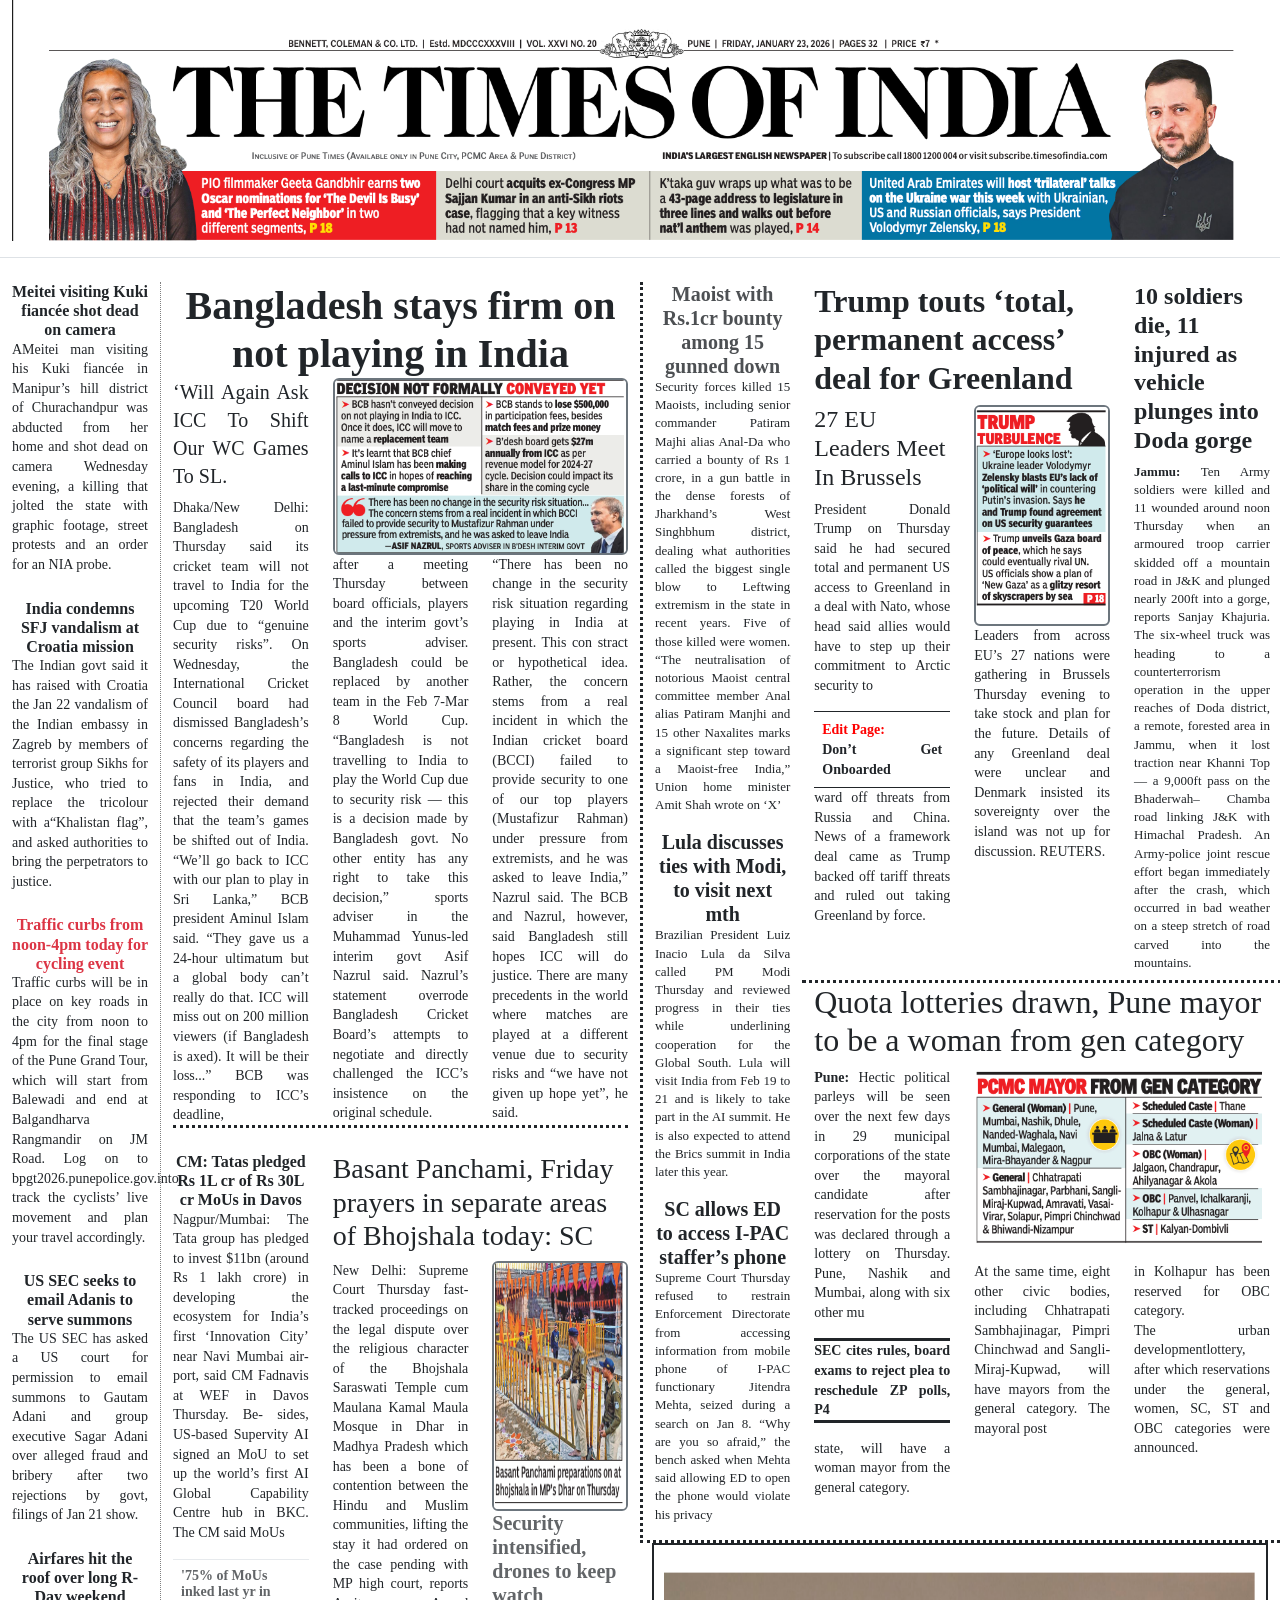
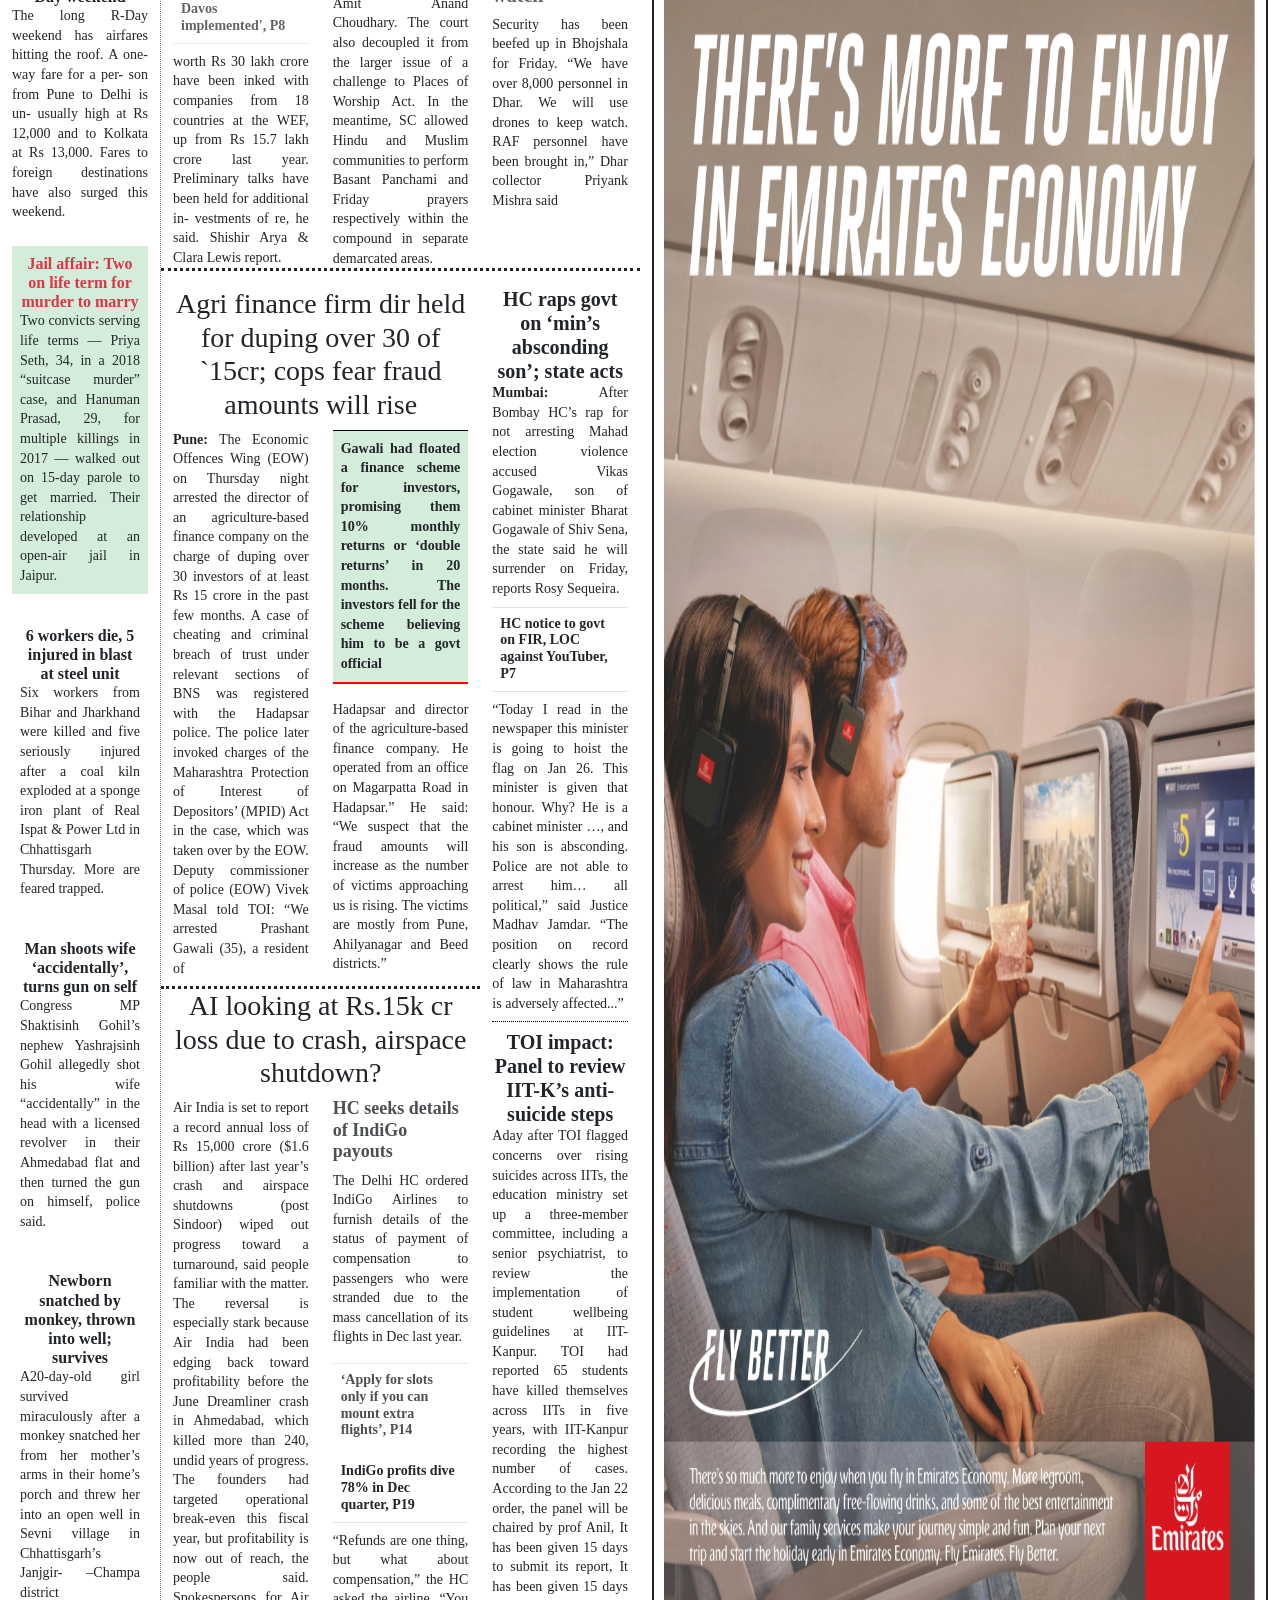
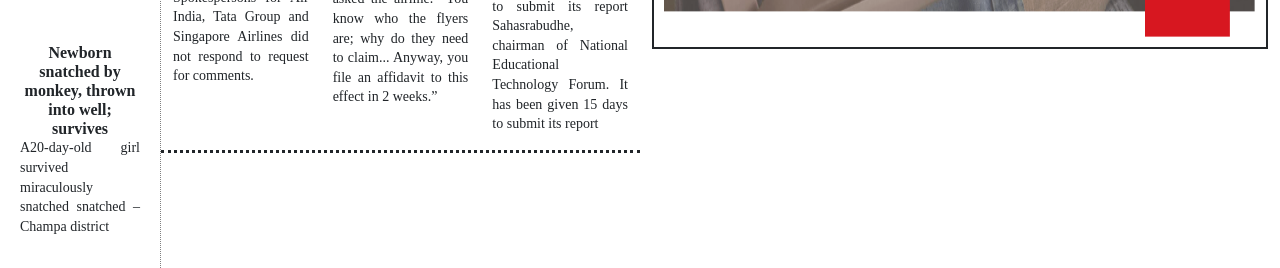
==== index.html @ 461e9e57 "added Times of india" ====
<!DOCTYPE html>
<html lang="en">

<head>
    <meta charset="UTF-8">
    <title>TOI Pune - Front Page</title>

    <!-- Bootstrap -->
    <link href="https://cdn.jsdelivr.net/npm/bootstrap@5.3.2/dist/css/bootstrap.min.css" rel="stylesheet">

    <!-- Custom CSS -->
    <link rel="stylesheet" href="/CSS/style.css">
</head>

<body>
    <main>
        <!-- ================= MASTHEAD ================= -->
        <section>
            <div class="container-fluid border-bottom pb-3 ">
                <img src="Resources/Images/toi.png" alt="TOI Logo" class="img-fluid">
            </div>
        </section>
        <!-- ================= MAIN CONTENT ================= -->
        <div class="container-fluid mt-4">

            <div class="row">

                <!-- ================= LEFT + CENTER NEWS ================= -->
                <div class="col-md-6 " style="border-right-style: 1px dotted;">
                    <div class="row"  style="border-right-style: 1px dotted black;">
                        <div class="col-md-3 ">
                            <!-- Lead Story 1 -->
                            <div class="mb-4">

                                <div class="card-body">
                                    <h5 class="card-title">Meitei visiting
                                        Kuki fiancée shot
                                        dead on camera</h5>
                                    <p class="card-text">AMeitei man visiting his Kuki fiancée in Manipur’s hill
                                        district of Churachandpur was abducted from her home and shot dead on camera
                                        Wednesday evening, a killing that jolted the state with graphic footage, street
                                        protests and an order for an NIA probe.</p>
                                </div>

                            </div>
                            <div class="mb-4">

                                <div class="card-body">
                                    <h5 class="card-title">India condemns
                                        SFJ vandalism at
                                        Croatia mission</h5>
                                    <p class="card-text">The Indian govt said it has
                                        raised with Croatia the
                                        Jan 22 vandalism of the Indian embassy in Zagreb by
                                        members of terrorist group
                                        Sikhs for Justice, who tried
                                        to replace the tricolour with
                                        a“Khalistan flag”, and asked
                                        authorities to bring the perpetrators to justice.</p>
                                </div>

                            </div>
                            <div class=" mb-4">

                                <div class="card-body">
                                    <h5 class="card-title text-danger">Traffic curbs from
                                        noon-4pm today
                                        for cycling event</h5>
                                    <p class="card-text">Traffic curbs will be in
                                        place on key roads in the
                                        city from noon to 4pm for the
                                        final stage of the Pune Grand
                                        Tour, which will start from Balewadi and end at Balgandharva Rangmandir on JM
                                        Road.
                                        Log on to bpgt2026.punepolice.gov.into track the cyclists’
                                        live movement and plan your
                                        travel accordingly.</p>
                                </div>

                            </div>
                            <div class=" mb-4">

                                <div class="card-body">
                                    <h5 class="card-title">US SEC seeks to
                                        email Adanis to
                                        serve summons</h5>
                                    <p class="card-text">The US SEC has asked a
                                        US court for permission
                                        to email summons to Gautam Adani and group executive Sagar Adani over alleged
                                        fraud and bribery after
                                        two rejections by govt, filings of Jan 21 show.</p>
                                </div>

                            </div>

                            <div class=" mb-4">

                                <div class="card-body">
                                    <h5 class="card-title">Airfares hit the
                                        roof over long
                                        R-Day weekend</h5>
                                    <p class="card-text">The long R-Day weekend
                                        has airfares hitting the
                                        roof. A one-way fare for a per-
                                        son from Pune to Delhi is un-
                                        usually high at Rs 12,000 and
                                        to Kolkata at Rs 13,000. Fares
                                        to foreign destinations have
                                        also surged this weekend.</p>
                                </div>

                            </div>

                            <div class=" mb-4">

                                <div class="card-body p-2" style="background-color: #d4edda;">
                                    <h5 class="card-title text-danger">Jail affair: Two
                                        on life term for
                                        murder to marry</h5>
                                    <p class="card-text">Two convicts serving life
                                        terms — Priya Seth, 34,
                                        in a 2018 “suitcase murder”
                                        case, and Hanuman Prasad,
                                        29, for multiple killings in
                                        2017 — walked out on 15-day
                                        parole to get married. Their
                                        relationship developed at an
                                        open-air jail in Jaipur.</p>
                                </div>

                            </div>

                            <div class=" mb-4">

                                <div class="card-body p-2">
                                    <h5 class="card-title">6 workers die, 5
                                        injured in blast
                                        at steel unit</h5>
                                    <p class="card-text">Six workers from Bihar
                                        and Jharkhand were killed and five seriously injured after a coal kiln exploded
                                        at a sponge iron plant
                                        of Real Ispat & Power Ltd in
                                        Chhattisgarh Thursday.
                                        More are feared trapped. </p>
                                </div>

                            </div>

                            <div class=" mb-4">

                                <div class="card-body p-2">
                                    <h5 class="card-title">Man shoots wife
                                        ‘accidentally’,
                                        turns gun on self</h5>
                                    <p class="card-text">Congress MP Shaktisinh
                                        Gohil’s nephew Yashrajsinh Gohil allegedly shot his
                                        wife “accidentally” in the head with a licensed revolver in
                                        their Ahmedabad flat and
                                        then turned the gun on himself, police said. </p>
                                </div>

                            </div>

                            <div class=" mb-4">

                                <div class="card-body p-2">
                                    <h5 class="card-title">Newborn snatched
                                        by monkey, thrown
                                        into well; survives</h5>
                                    <p class="card-text">A20-day-old girl survived
                                        miraculously after a monkey snatched her from her
                                        mother’s arms in their home’s porch and threw her into an open well in Sevni
                                        village in Chhattisgarh’s Janjgir-
                                        –Champa district </p>
                                </div>

                            </div>
                            <div class=" mb-4">

                                <div class="card-body p-2">
                                    <h5 class="card-title">Newborn snatched
                                        by monkey, thrown
                                        into well; survives</h5>
                                    <p class="card-text">A20-day-old girl survived
                                        miraculously snatched snatched
                                        –Champa district </p>
                                </div>

                            </div>



                        </div>
                        <div class="col-md-9" style="border-left: 1px dotted grey   ;">
                            <!-- Lead Story 1 -->
                            <div class=" mb-4">

                                <div class="card-body" style="border-bottom-style: dotted;">
                                    <h5 class="card-title text-Black bold fs-1">Bangladesh stays firm on not playing in
                                        India</h5>
                                    <div class="row">
                                        <div class="col-md-4">
                                            <h1 class="card-text fs-5">‘Will Again Ask ICC To Shift Our WC Games To SL.
                                            </h1>
                                            <p class="card-text">Dhaka/New Delhi: Bangladesh on Thursday said its
                                                cricket team will not travel to India
                                                for the upcoming T20 World
                                                Cup due to “genuine security
                                                risks”. On Wednesday, the International Cricket Council board had
                                                dismissed Bangladesh’s concerns regarding the
                                                safety of its players and fans in
                                                India, and rejected their demand that the team’s games be
                                                shifted out of India.
                                                “We’ll go back to ICC with
                                                our plan to play in Sri Lanka,”
                                                BCB president Aminul Islam said. “They gave us a 24-hour ultimatum but a
                                                global body can’t
                                                really do that. ICC will miss out
                                                on 200 million viewers (if Bangladesh is axed). It will be their
                                                loss...” BCB was responding to
                                                ICC’s deadline, </p>
                                        </div>
                                        <div class="col-md-8">
                                            <img class="img-fluid border border-2 border-secondary rounded-2"
                                                src="Resources/Images/toi1.png" alt="About Us Image" class="img-fluid">
                                            <div class="row">
                                                <div class="col-md-6">
                                                    <p class="card-text"> after a meeting
                                                        Thursday between board officials, players and the interim
                                                        govt’s sports adviser. Bangladesh could be replaced by another
                                                        team in the Feb 7-Mar 8
                                                        World Cup.
                                                        “Bangladesh is not travelling to India to play the World
                                                        Cup due to security risk — this
                                                        is a decision made by Bangladesh govt. No other entity has
                                                        any right to take this decision,”
                                                        sports adviser in the Muhammad Yunus-led interim govt
                                                        Asif Nazrul said.
                                                        Nazrul’s statement overrode Bangladesh Cricket Board’s
                                                        attempts to negotiate and directly challenged the ICC’s
                                                        insistence on the original schedule.</p>
                                                </div>
                                                <div class="col-md-6">
                                                    <p class="card-text">
                                                        “There has been no
                                                        change in the security risk situation regarding playing in
                                                        India at present. This con stract or hypothetical idea.
                                                        Rather, the concern stems
                                                        from a real incident in which
                                                        the Indian cricket board
                                                        (BCCI) failed to provide security to one of our top players
                                                        (Mustafizur Rahman) under
                                                        pressure from extremists, and
                                                        he was asked to leave India,”
                                                        Nazrul said. The BCB and Nazrul, however, said Bangladesh
                                                        still hopes ICC will do justice.
                                                        There are many precedents in
                                                        the world where matches are
                                                        played at a different venue due
                                                        to security risks and “we have
                                                        not given up hope yet”, he said.</p>
                                                </div>

                                            </div>
                                        </div>

                                    </div>
                                </div>

                            </div>

                           <div class="row" style="border-bottom-style: dotted; ">
                                <div class="col-md-4">
                                    <div>
                                         <div>
                                            <h5 class="card-title">CM: Tatas pledged Rs 1L cr of Rs 30L cr MoUs in Davos
                                            </h5>
                                            <p class="card-text">Nagpur/Mumbai: The Tata
                                                group has pledged to invest
                                                $11bn (around Rs 1 lakh crore)
                                                in developing the ecosystem
                                                for India’s first ‘Innovation
                                                City’ near Navi Mumbai air-
                                                port, said CM Fadnavis at
                                                WEF in Davos Thursday. Be-
                                                sides, US-based Supervity
                                                AI signed an MoU to set up
                                                the world’s first AI Global
                                                Capability Centre hub in
                                                BKC. The CM said MoUs
                                            </p>
                                            <h5 class="border-bottom border-top p-2"
                                                style="opacity: 0.7; font-size: 14px;"><strong>
                                                    '75% of MoUs inked last yr
                                                    in Davos implemented', P8
                                                </strong></h5>

                                            <p class="card-text">worth Rs 30 lakh crore have
                                                been inked with companies
                                                from 18 countries at the WEF,
                                                up from Rs 15.7 lakh crore last
                                                year. Preliminary talks have
                                                been held for additional in-
                                                vestments of re, he said. Shishir Arya &
                                                Clara Lewis report.</p>
                                        </div>

                                    </div>
                                </div>
                                <div class="col-md-8">
                                    <h3>Basant Panchami, Friday prayers in separate areas of Bhojshala today: SC</h3>
                                    <div class="row">
                                        <div class="col-md-6">
                                            <p class="card-text">New Delhi: Supreme Court
                                                Thursday fast-tracked proceedings on the legal dispute over
                                                the religious character of the
                                                Bhojshala Saraswati Temple
                                                cum Maulana Kamal Maula
                                                Mosque in Dhar in Madhya
                                                Pradesh which has been a bone
                                                of contention between the Hindu and Muslim communities,
                                                lifting the stay it had ordered
                                                on the case pending with MP
                                                high court, reports Amit
                                                Anand Choudhary.
                                                The court also decoupled it
                                                from the larger issue of a challenge to Places of Worship Act.
                                                In the meantime, SC allowed
                                                Hindu and Muslim communities to perform Basant Panchami and Friday
                                                prayers respectively within the compound in
                                                separate demarcated areas.</p>
                                        </div>
                                        <div class="col-md-6">
                                            <img class="img-fluid border border-2 border-secondary rounded-2"
                                                style="height: 250px;" src="Resources/Images/toi2.png"
                                                alt="About Us Image" class="img-fluid">
                                            <h5 class="fs-5" style="opacity: 0.7;"><strong>Security intensified, drones
                                                    to keep watch</strong></h5>
                                            <p class="card-text">Security has been beefed up
                                                in Bhojshala for Friday.
                                                “We have over 8,000 personnel
                                                in Dhar. We will use drones to
                                                keep watch. RAF personnel have been brought in,” Dhar collector Priyank
                                                Mishra said</p>
                                        </div>
                                    </div>
                                </div>
                                <!-- Lead Story 1 -->


                            </div>

                            <div class="row pt-3" style="border-bottom-style: dotted;">
                               
                                <div class="col-md-8">
                                    <h3 style="text-align: center; ">Agri finance firm dir held for
                                        duping over 30 of `15cr; cops
                                        fear fraud amounts will rise</h3>
                                    <div class="row pb-2" style="border-bottom-style: dotted;">
                                        <div class="col-md-6">
                                            <p class="card-text"><strong>Pune:</strong> The Economic Offences Wing (EOW) on Thursday
                                                night arrested the director of
                                                an agriculture-based finance
                                                company on the charge of duping over 30 investors of at least Rs 15 crore in the past few
                                                months.
                                                A case of cheating and criminal breach of trust under
                                                relevant sections of BNS was
                                                registered with the Hadapsar
                                                police. The police later invoked charges of the Maharashtra Protection of Interest of
                                                Depositors’ (MPID) Act in the
                                                case, which was taken over by
                                                the EOW.
                                                Deputy commissioner of
                                                police (EOW) Vivek Masal
                                                told TOI: “We arrested Prashant Gawali (35), a resident of</p>
                                        </div>
                                        <div class="col-md-6">
                                            <p class="card-text p-2" style="background-color: #d4edda; border-top: 1px solid black; border-bottom: 2px solid red;">
                                                <strong> Gawali had floated a finance
                                                scheme for investors, promising them 10% monthly
                                                returns or ‘double returns’ in
                                                20 months. The investors fell
                                                for the scheme believing
                                                him to be a govt official
                                            </strong><p>
                                            <p class="card-text">Hadapsar and director of the
                                                agriculture-based finance
                                                company. He operated from
                                                an office on Magarpatta Road
                                                in Hadapsar.”
                                                He said: “We suspect that
                                                the fraud amounts will increase as the number of victims
                                                approaching us is rising. The
                                                victims are mostly from Pune, Ahilyanagar and Beed districts.”</p>
                                        </div>
                                    </div>

                                    <h3 style="text-align: center; ">AI looking at Rs.15k cr loss due
                                        to crash, airspace shutdown?
                                    </h3>
                                    <div class="row pb-2" >
                                        <div class="col-md-6">
                                            <p class="card-text">Air India is set to report a
                                                record annual loss of
                                                Rs 15,000 crore ($1.6 billion) after last year’s crash
                                                and airspace shutdowns (post
                                                Sindoor) wiped out progress
                                                toward a turnaround, said people familiar with the matter.
                                                The reversal is especially
                                                stark because Air India had
                                                been edging back toward profitability before the June Dreamliner crash in Ahmedabad, which killed more than
                                                240, undid years of progress.
                                                The founders had targeted
                                                operational break-even this
                                                fiscal year, but profitability is
                                                now out of reach, the people
                                                said. Spokespersons for Air
                                                India, Tata Group and Singapore Airlines did not respond
                                                to request for comments.</p>
                                        </div>
                                        <div class="col-md-6">
                                            <h6  style=" font-weight: 900; opacity: 0.8; font-size: large;">HC seeks details
                                                of IndiGo payouts
                                            </h6>
                                            <p class="card-text">The Delhi HC ordered IndiGo Airlines to furnish details of the status of payment
                                                of compensation to passengers
                                                who were stranded due to the
                                                mass cancellation of its flights
                                                in Dec last year.</p>
                                            <h5 class="border-top p-2" style="font-size: 14px; opacity: 0.8;"><strong>
                                                    ‘Apply for slots only if you
                                                    can mount extra flights’, P14
                                                </strong>
                                            </h5>
                                                <h5 class="border-bottom p-2" style="font-size: 14px;"><strong>
                                                        IndiGo profits dive 78%
                                                        in Dec quarter, P19
                                                    </strong>
                                                </h5>
                                                <p class="card-text">“Refunds are one thing, but
                                                    what about compensation,”
                                                    the HC asked the airline. “You
                                                    know who the flyers are; why
                                                    do they need to claim... Anyway, you file an affidavit to
                                                    this effect in 2 weeks.”
                                                </p>
                                        </div>
                                    </div>
                                </div>

                                

                                 <div class="col-md-4">
                                    <div class="pb-2" style="border-bottom: 1px dotted black;">
                                         <div>
                                            <h5 class="card-title fs-5" ><strong>HC raps govt on
                                                ‘min’s absconding
                                                son’; state acts
                                            </strong><h5>
                                            <p class="card-text"><strong>Mumbai:</strong> After Bombay
                                                HC’s rap for not arresting Mahad election violence accused Vikas Gogawale, son of
                                                cabinet minister Bharat Gogawale of Shiv Sena, the state
                                                said he will surrender on Friday, reports Rosy Sequeira.
                                            </p>
                                            <h5 class="border-bottom border-top p-2" style="font-size: 14px;"><strong>
                                                    HC notice to govt on FIR,
                                                    LOC against YouTuber, P7
                                                </strong></h5>

                                            <p class="card-text">“Today I read in the newspaper this minister is going
                                                to hoist the flag on Jan 26.
                                                This minister is given that
                                                honour. Why? He is a cabinet
                                                minister …, and his son is absconding. Police are not able
                                                to arrest him… all political,”
                                                said Justice Madhav Jamdar.
                                                “The position on record
                                                clearly shows the rule of
                                                law in Maharashtra is adversely affected...”</p>
                                        </div>

                                        

                                    </div>

                                    <div class="pb-2 pt-2" >
                                         <div>
                                            <h5 class="card-title fs-5"><strong>TOI impact: Panel
                                                    to review IIT-K’s
                                                    anti-suicide steps
                                                </strong>
                                            <h5>
                                            <p class="card-text">Aday after TOI flagged
                                                concerns over rising
                                                suicides across IITs, the
                                                education ministry set up a
                                                three-member committee,
                                                including a senior psychiatrist, to review the implementation of student wellbeing guidelines at IIT-Kanpur. TOI had
                                                reported 65
                                                students have killed themselves across IITs in five
                                                years, with IIT-Kanpur recording the highest number of cases. According to
                                                the Jan 22 order, the panel
                                                will be chaired by prof Anil,
                                                It has
                                                been given 15 days to submit
                                                its report, It has
                                                been given 15 days to submit
                                                its report
                                                Sahasrabudhe, chairman
                                                of National Educational
                                                Technology Forum. It has
                                                been given 15 days to submit
                                                its report
                                            </p>
                                        </div>
                                    </div>
                                </div>
                                <!-- Lead Story 1 -->


                            </div>

                        </div>

                    </div>

                    <!-- Top Lead Story -->


                </div>

                <!-- ================= RIGHT SIDEBAR (AD + SHORT NEWS) ================= -->
                <div class="col-md-6">
                    <div >
                        <div class="row pb-3" style="border-bottom-style:dotted ; border-left-style: dotted;" >
                            <div class="col-md-3 " >
                                <div>
                                    <h5 class="card-title fs-5" style="opacity: 0.8;"><strong>Maoist with Rs.1cr
                                            bounty among
                                            15 gunned down
                                        </strong>
                                    </h5>
                                    <p class="card-text" style="font-size: 13px;">Security forces killed 15
                                        Maoists, including senior commander Patiram
                                        Majhi alias Anal-Da who carried a bounty of Rs 1 crore, in
                                        a gun battle in the dense forests of Jharkhand’s West
                                        Singhbhum district, dealing
                                        what authorities called the
                                        biggest single blow to Leftwing extremism in the state
                                        in recent years. Five of those
                                        killed were women. “The neutralisation of notorious
                                        Maoist central committee
                                        member Anal alias Patiram
                                        Manjhi and 15 other Naxalites marks a significant step
                                        toward a Maoist-free India,”
                                        Union home minister Amit
                                        Shah wrote on ‘X’
                                    </p>
                                </div>
                                <div>
                                    <h5 class="card-title fs-5 pt-3"><strong>Lula discusses
                                            ties with Modi,
                                            to visit next mth
                                        </strong>
                                    </h5>
                                    <p class="card-text" style="font-size: 13px;">Brazilian President Luiz
                                        Inacio Lula da Silva called PM Modi Thursday and
                                        reviewed progress in their
                                        ties while underlining cooperation for the Global South. Lula will visit India from Feb 19 to 21
                                        and is likely
                                        to take part in the AI summit. He is also expected to
                                        attend the Brics summit in
                                        India later this year.
                                    </p>
                                </div>
                                <div>
                                    <h5 class="card-title fs-5 pt-3"><strong>SC allows ED to
                                            access I-PAC
                                            staffer’s phone
                                        </strong>
                                    </h5>
                                    <p class="card-text" style="font-size: 13px;">Supreme Court Thursday
                                        refused to restrain Enforcement Directorate from
                                        accessing information from mobile phone of I-PAC
                                        functionary Jitendra Mehta, seized during a search
                                        on Jan 8. “Why are you so
                                        afraid,” the bench asked
                                        when Mehta said allowing
                                        ED to open the phone would
                                        violate his privacy
                                    </p>
                                </div>
                            </div>
                
                            <div class="col-md-9" style="padding-right: 10px;" >
                                <div class="row pb-2" style="border-bottom-style:dotted ;">
                                    <div class="col-md-8">
                                    
                                        <h2>
                                            <strong> Trump touts ‘total,
                                                permanent access’
                                                deal for Greenland
                                            </strong>
                                        </h2>
                                    
                                        <div class="row">
                                            <div class="col-md-6">
                                                <h4 style="column-gap: 2px;">
                                                    27 EU Leaders Meet In Brussels
                                                </h4>
                                                <p class="card-text">President Donald Trump
                                                    on Thursday said he
                                                    had secured total and
                                                    permanent US access to Greenland in a deal with Nato,
                                                    whose head said allies would
                                                    have to step up their commitment to Arctic security to
                                                </p>
                                                <article class="card-text border-bottom border-top p-2 border-dark">
                                                    <strong>
                                                        <article style="font-weight: bold; color: red;"> Edit Page:</article> Don’t Get
                                                        Onboarded
                                                    </strong>
                                                </article>
                                                <p class="card-text">ward off threats from Russia and China. News of a
                                                    framework deal came as
                                                    Trump backed off tariff
                                                    threats and ruled out taking
                                                    Greenland by force.
                                    
                                                </p>
                                            </div>
                                    
                                            <div class="col-md-6">
                                                <img class="img-fluid border border-2 border-secondary rounded-2 pb-3" src="Resources/Images/toi3.png"
                                                    alt="About Us Image">
                                                <p class="card-text">Leaders from across EU’s
                                                    27 nations were gathering in
                                                    Brussels Thursday evening
                                                    to take stock and plan for the future. Details of any Greenland deal were unclear and
                                                    Denmark insisted its sovereignty over the island was not
                                                    up for discussion. REUTERS.
                                                </p>
                                            </div>
                                        </div>
                                    </div>
                                    <div class="col-md-4">
                                    
                                        <h4>
                                            <strong>
                                                10 soldiers die,
                                                11 injured as
                                                vehicle plunges
                                                into Doda gorge
                                            </strong>
                                        </h4>
                                        <p class="card-text" style="font-size: small;"><strong> Jammu: </strong> Ten Army soldiers were killed
                                            and 11 wounded around noon Thursday
                                            when an armoured troop
                                            carrier skidded off a mountain road in J&K and plunged nearly 200ft into a gorge,
                                            reports Sanjay Khajuria.
                                            The six-wheel truck was heading to a counterterrorism operation in the upper
                                            reaches of Doda district, a
                                            remote, forested area in Jammu, when it lost traction
                                            near Khanni Top — a 9,000ft
                                            pass on the Bhaderwah–
                                            Chamba road linking J&K
                                            with Himachal Pradesh.
                                            An Army-police joint rescue effort began immediately after the crash, which
                                            occurred in bad weather on
                                            a steep stretch of road carved into the mountains.
                                        </p>
                                    </div>

                                </div>  
                                <div>
                                <h2>
                                    Quota lotteries drawn, Pune mayor
to be a woman from gen category 
                                </h2>
                                <div class="row">
                                    <div class="col-md-4">
                                        <p class="card-text"><strong> Pune:</strong>  Hectic political parleys will be seen over the next
                                            few days in 29 municipal corporations of the state over
                                            the mayoral candidate after
                                            reservation for the posts was
                                            declared through a lottery on
                                            Thursday.
                                            Pune, Nashik and Mumbai, along with six other mu
                                        </p>
                                        <p class="card-text" style="border-top-style: solid; border-bottom-style: solid; font-weight: bold; row-gap: 1;">
                                            SEC cites rules, board
                                            exams to reject plea to
                                            reschedule ZP polls, P4
                                        </p>
                                        <p class="card-text">state, will have a woman mayor from the general category.  
                                        </p>

                                    </div>
                                     <div class="col-md-8">
                                        <div class="row">
                                            <img class="img-fluid   pb-3" src="Resources/Images/toi5.png"
                                                alt="About Us Image">
                                            <div class="col-md-6">
                                                <p class="card-text">At the same time, eight
                                            other civic bodies, including
                                            Chhatrapati Sambhajinagar, Pimpri Chinchwad and
                                                    Sangli-Miraj-Kupwad, will
                                                    have mayors from the general
                                                    category. The mayoral post 
                                                    
                                                </p>
                                            </div>
                                            <div class="col-md-6">
                                                <p class="card-text">in
                                                    Kolhapur has been reserved for OBC category.<br><para>     The urban development</para>lottery, after which reservations under the general, women, SC, ST and OBC categories were
                                                    announced.
                                                </p>
                                            </div>

                                        </div>
                                        

                                    </div>
                                    

                                </div>
                            </div>
                                
                               
                            </div>

                            
                
                        </div>
                        <div class="border border-2 border-dark p-2">
                        <img class="img-fluid mt-3" style="height: 1670px;" src="Resources/Images/toi4.png" alt="Advertisement Image">
                        </div>
                    </div>
                
                </div>

            </div>
        </div>
    </main>
    <script src="https://cdn.jsdelivr.net/npm/bootstrap@5.3.8/dist/js/bootstrap.bundle.min.js"
        integrity="sha384-FKyoEForCGlyvwx9Hj09JcYn3nv7wiPVlz7YYwJrWVcXK/BmnVDxM+D2scQbITxI"
        crossorigin="anonymous"></script>
</body>

</html>
---- CSS/style.css ----
body {
  font-family: "Times New Roman", serif;
  background: #fff;
}

/* Masthead */
.toi-title {
  font-size: 60px;
  font-weight: 800;
  letter-spacing: 1px;
}

.toi-subtitle {
  font-size: 13px;
  text-transform: uppercase;
}

/* Headlines */
.headline-lg {
  font-size: 28px;
  font-weight: bold;
}

.headline-sm {
  font-size: 18px;
  font-weight: bold;
}

.headline-xs {
  font-size: 14px;
  font-weight: bold;
  text-transform: uppercase;
}

/* News Text */
.news-text {
  font-size: 14px;
  line-height: 1.4;
  text-align: justify;
}

/* Advertisement */
.ad-box {
  border: 1px solid #ccc;
  padding: 20px;
  background: #f8f8f8;
}

.ad-text {
  font-size: 12px;
  letter-spacing: 1px;
  color: #666;
}

.card-title {
  font-size: 16px;
  text-align: center;
  font-weight: bold;
}

.card-text {
  font-size: 14px;
  text-align: justify;
  line-height: 1.4;
}
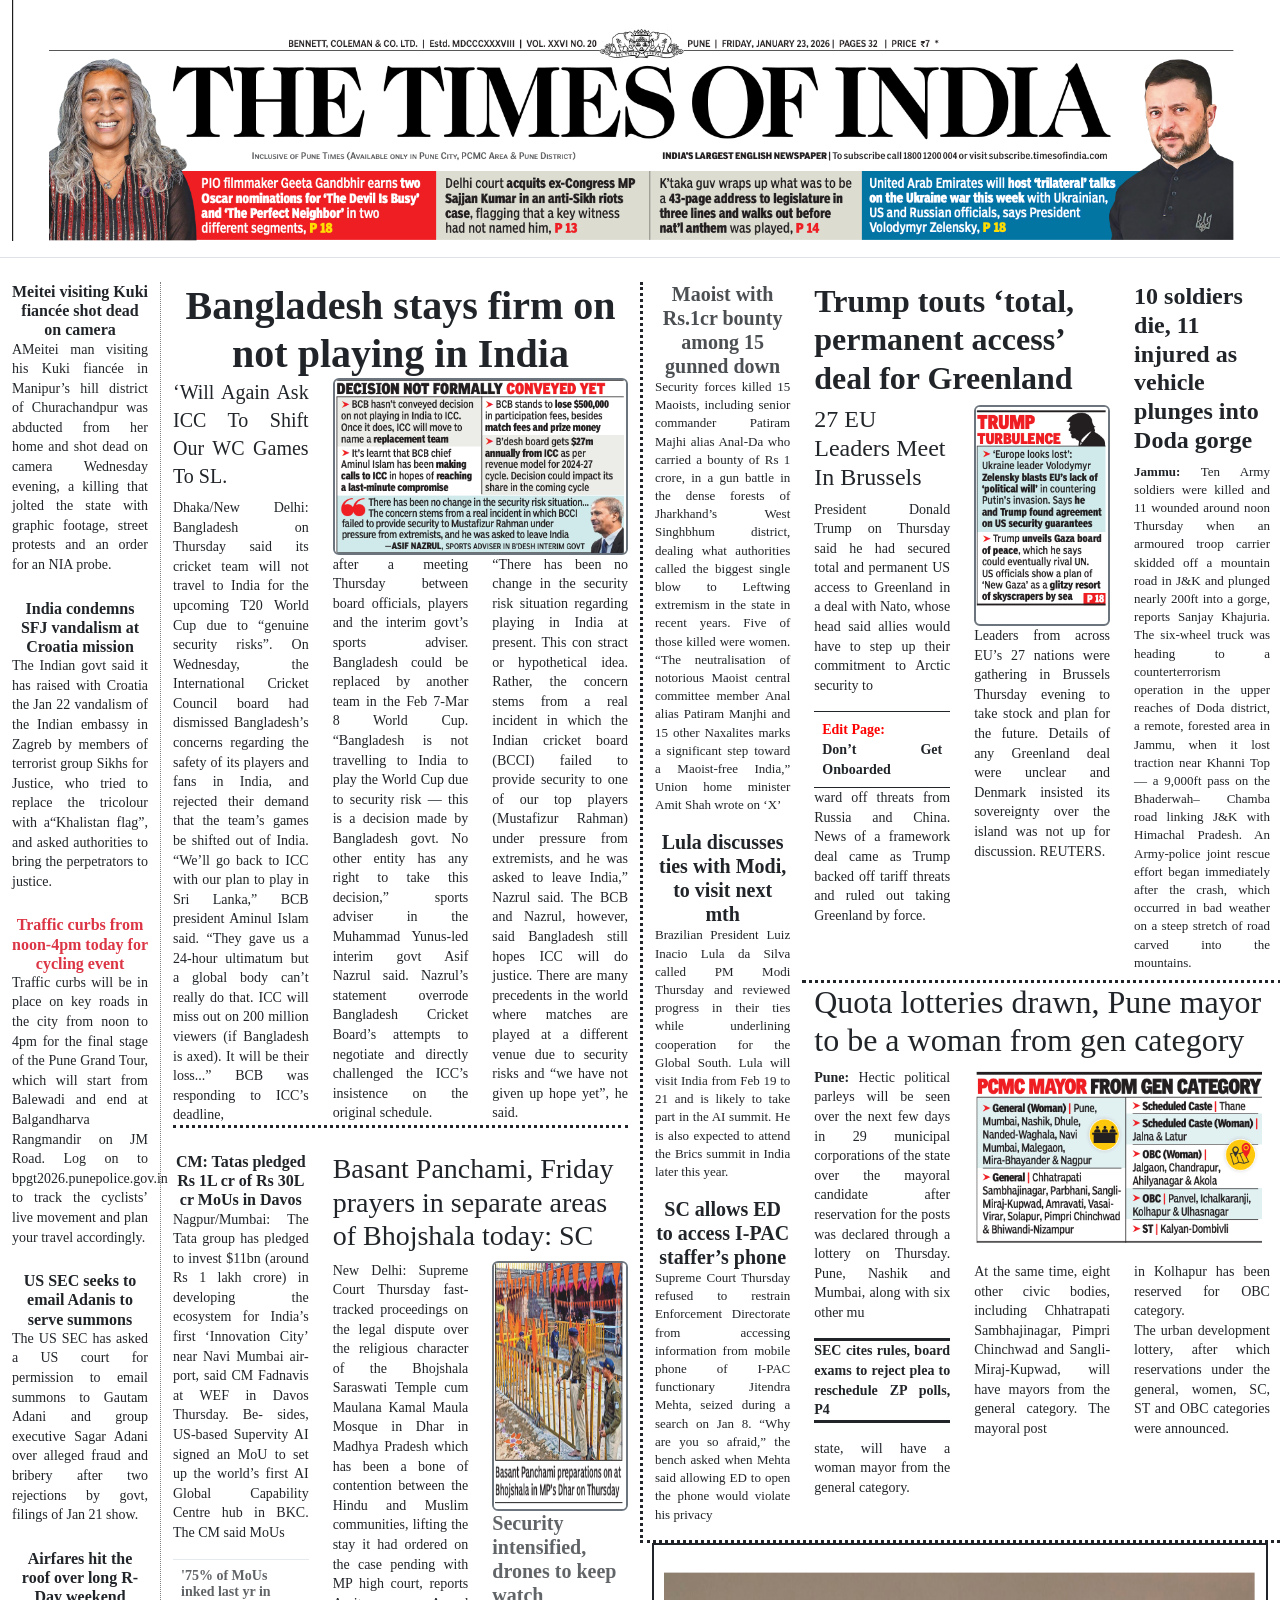
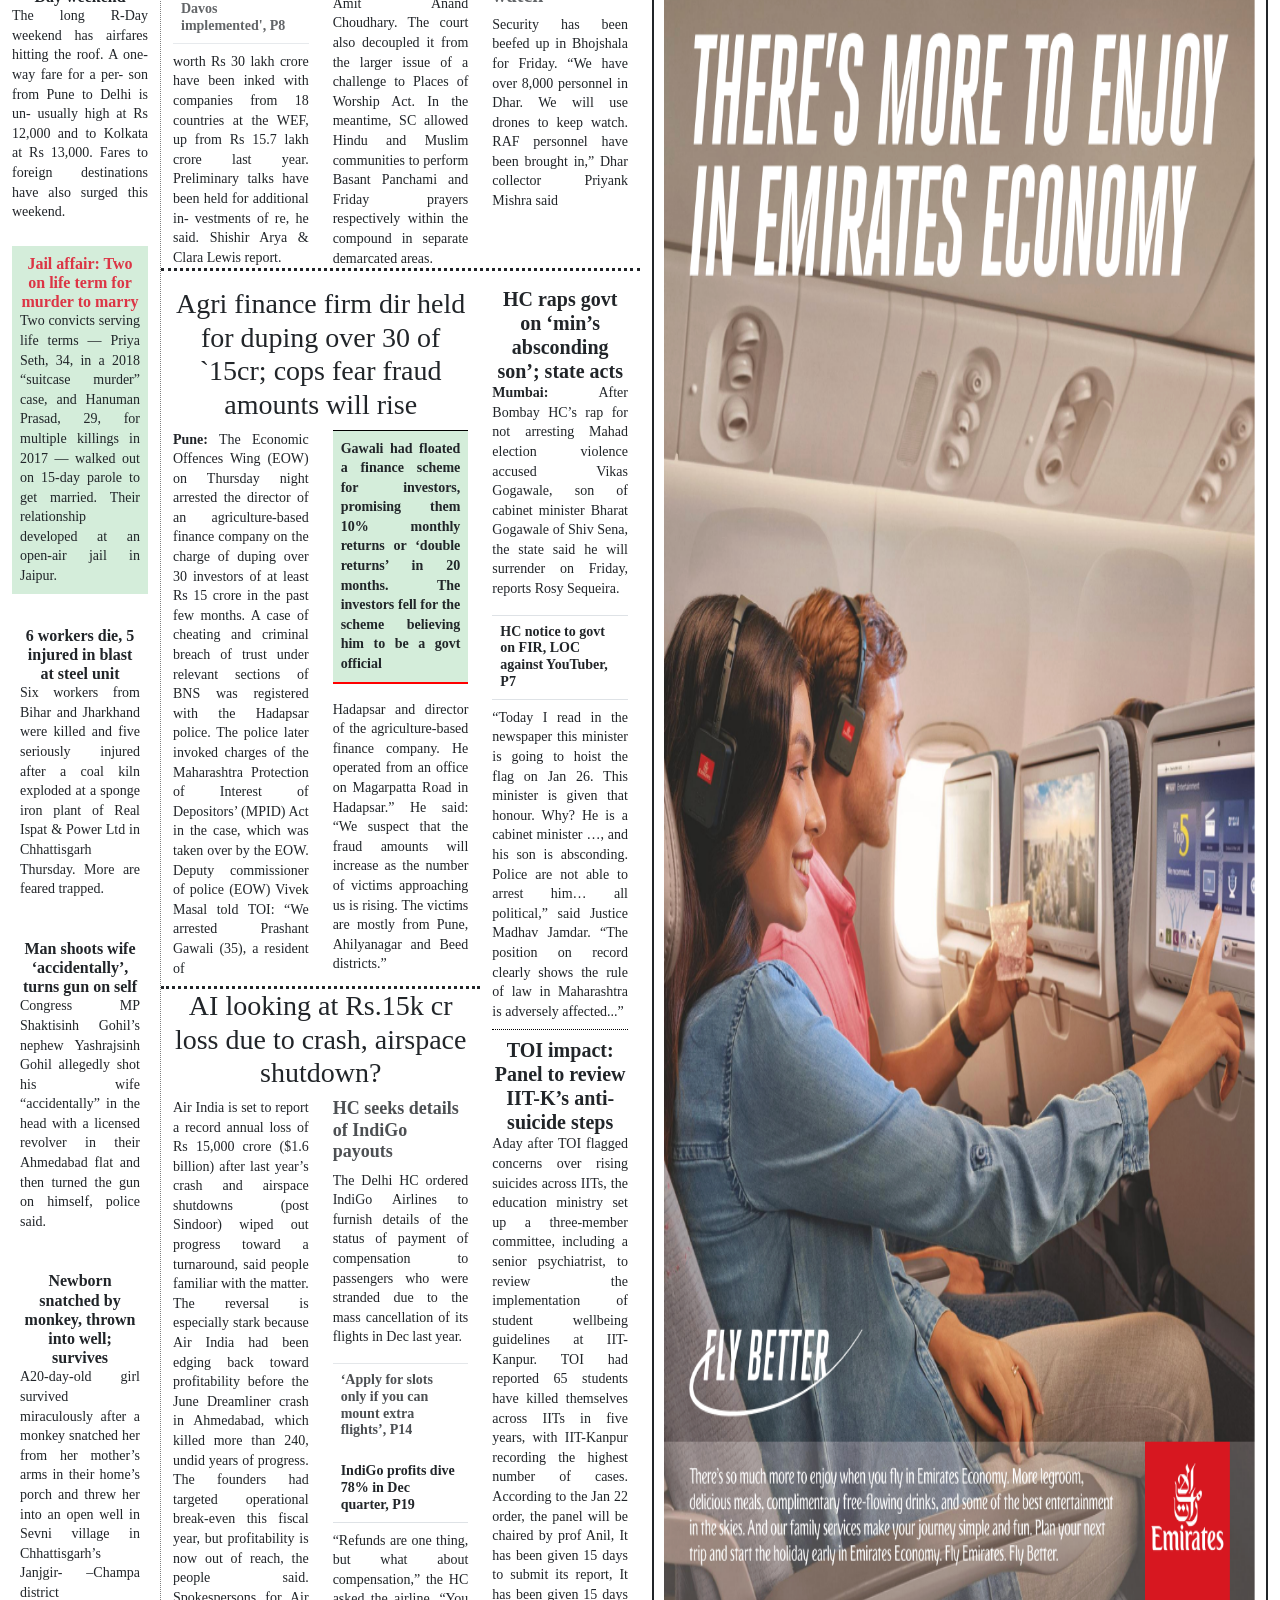
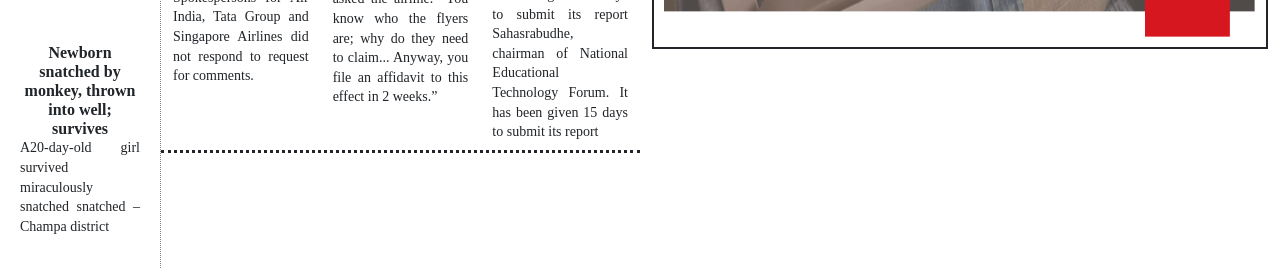
==== commit bc11c7cb: "fixed some tags fixed" ====
--- a/index.html
+++ b/index.html
@@ -26,7 +26,7 @@
             <div class="row">
 
                 <!-- ================= LEFT + CENTER NEWS ================= -->
-                <div class="col-md-6 " style="border-right-style: 1px dotted;">
+                <div class="col-md-6 " >
                     <div class="row"  style="border-right-style: 1px dotted black;">
                         <div class="col-md-3 ">
                             <!-- Lead Story 1 -->
@@ -72,7 +72,7 @@
                                         final stage of the Pune Grand
                                         Tour, which will start from Balewadi and end at Balgandharva Rangmandir on JM
                                         Road.
-                                        Log on to bpgt2026.punepolice.gov.into track the cyclists’
+                                        Log on to bpgt2026.punepolice.gov.in to track the cyclists’
                                         live movement and plan your
                                         travel accordingly.</p>
                                 </div>
@@ -187,9 +187,6 @@
                                 </div>
 
                             </div>
-
-
-
                         </div>
                         <div class="col-md-9" style="border-left: 1px dotted grey   ;">
                             <!-- Lead Story 1 -->
@@ -382,7 +379,7 @@
                                                 20 months. The investors fell
                                                 for the scheme believing
                                                 him to be a govt official
-                                            </strong><p>
+                                            </strong></p>
                                             <p class="card-text">Hadapsar and director of the
                                                 agriculture-based finance
                                                 company. He operated from
@@ -456,7 +453,7 @@
                                             <h5 class="card-title fs-5" ><strong>HC raps govt on
                                                 ‘min’s absconding
                                                 son’; state acts
-                                            </strong><h5>
+                                            </strong></h5>
                                             <p class="card-text"><strong>Mumbai:</strong> After Bombay
                                                 HC’s rap for not arresting Mahad election violence accused Vikas Gogawale, son of
                                                 cabinet minister Bharat Gogawale of Shiv Sena, the state
@@ -489,7 +486,7 @@
                                                     to review IIT-K’s
                                                     anti-suicide steps
                                                 </strong>
-                                            <h5>
+                                            </h5>
                                             <p class="card-text">Aday after TOI flagged
                                                 concerns over rising
                                                 suicides across IITs, the
@@ -523,10 +520,6 @@
                         </div>
 
                     </div>
-
-                    <!-- Top Lead Story -->
-
-
                 </div>
 
                 <!-- ================= RIGHT SIDEBAR (AD + SHORT NEWS) ================= -->
@@ -712,7 +705,7 @@
                                             </div>
                                             <div class="col-md-6">
                                                 <p class="card-text">in
-                                                    Kolhapur has been reserved for OBC category.<br><para>     The urban development</para>lottery, after which reservations under the general, women, SC, ST and OBC categories were
+                                                    Kolhapur has been reserved for OBC category.<br>     The urban development lottery, after which reservations under the general, women, SC, ST and OBC categories were
                                                     announced.
                                                 </p>
                                             </div>
